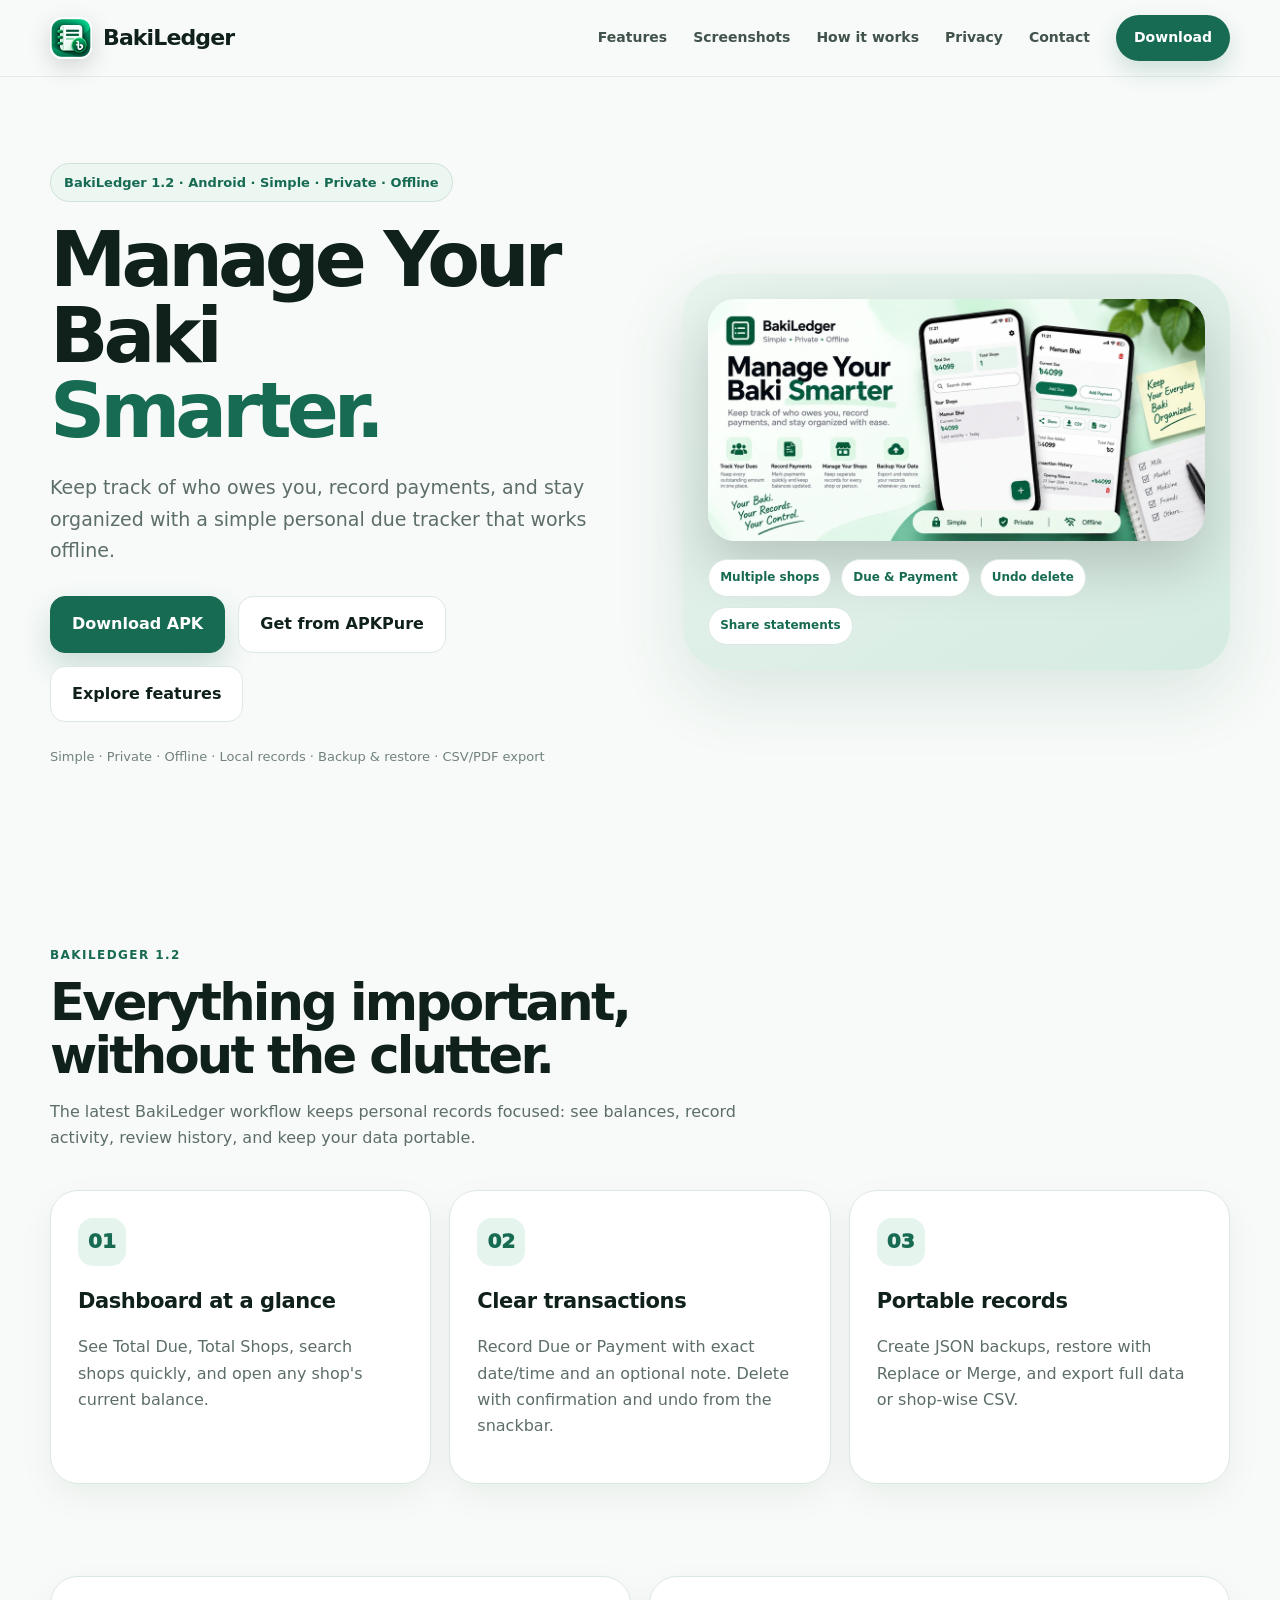
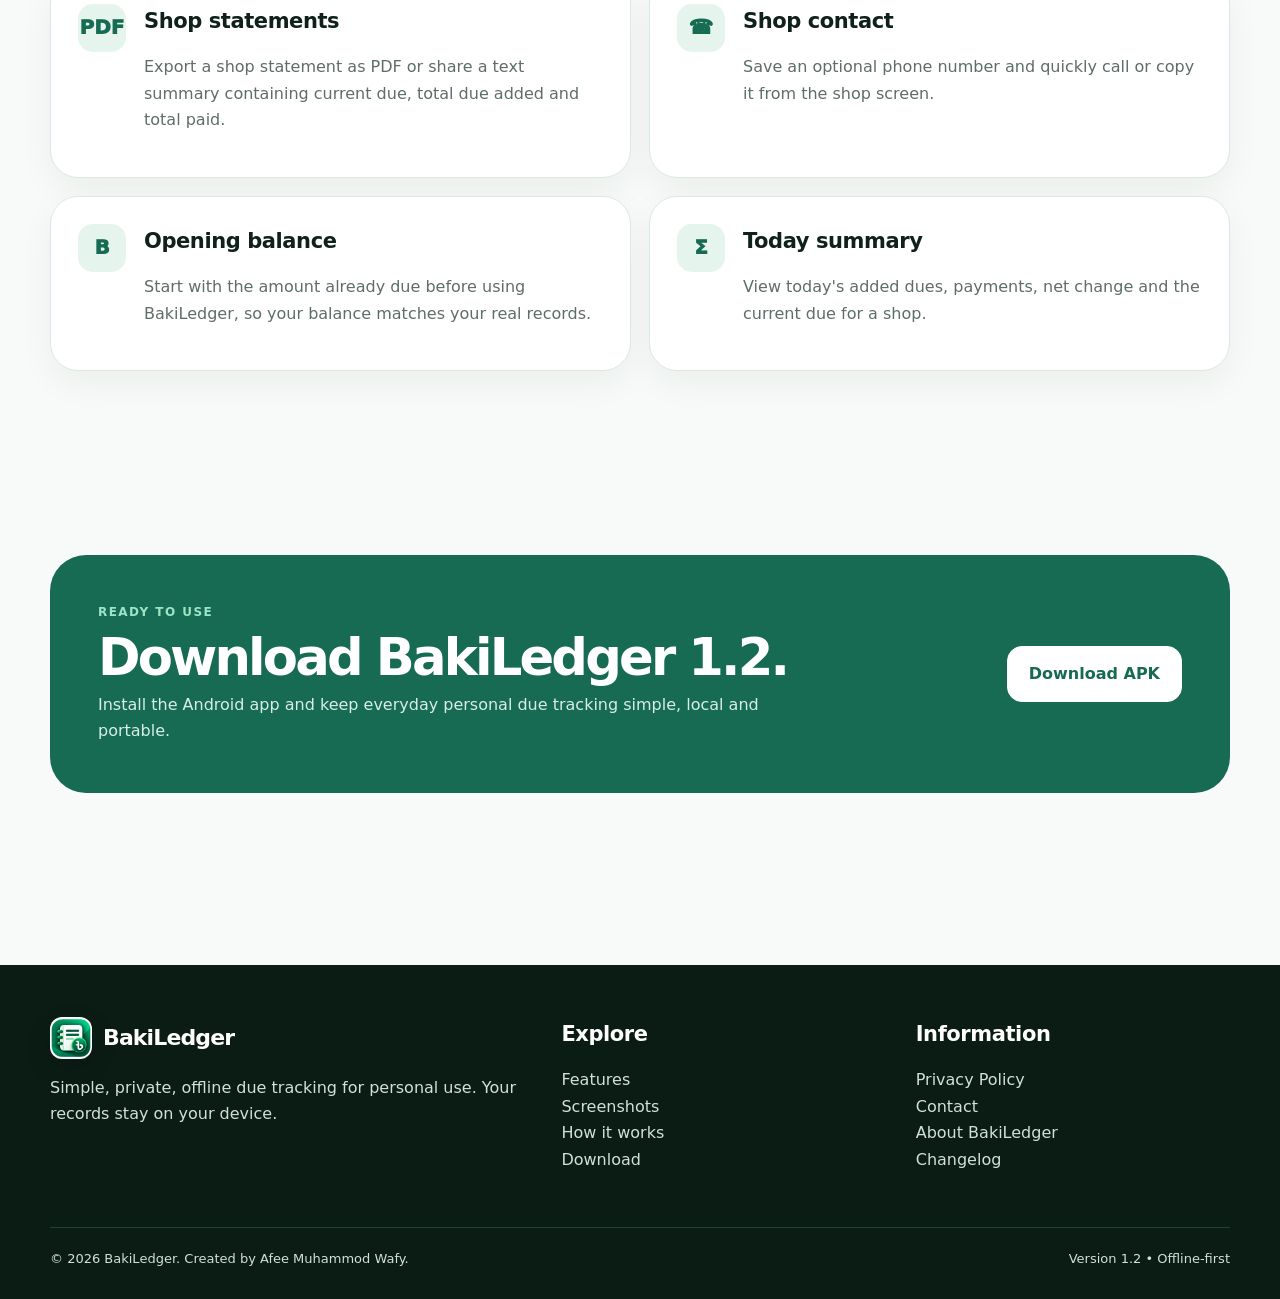
==== index.html @ 6c8f23ba "Add files via upload" ====
<!doctype html>
<html lang="en">
<head>
<meta charset="utf-8">
<meta name="viewport" content="width=device-width, initial-scale=1">
<title>BakiLedger 1.2 — Simple, Private, Offline Personal Baki Tracker</title>
<meta name="description" content="BakiLedger 1.2 is a simple, private, offline Android personal baki and debt tracker. Track shop balances, dues, payments, statements and backups locally.">
<meta name="robots" content="index,follow">
<meta name="author" content="Afee Muhammod Wafy">
<link rel="canonical" href="https://bakiledger.amwafy.xyz/">
<meta property="og:type" content="website">
<meta property="og:site_name" content="BakiLedger">
<meta property="og:title" content="BakiLedger 1.2 — Simple, Private, Offline Personal Baki Tracker">
<meta property="og:description" content="BakiLedger 1.2 is a simple, private, offline Android personal baki and debt tracker. Track shop balances, dues, payments, statements and backups locally.">
<meta property="og:url" content="https://bakiledger.amwafy.xyz/">
<meta property="og:image" content="https://bakiledger.amwafy.xyz/assets/feature-graphic.webp">
<meta property="og:image:width" content="1024">
<meta property="og:image:height" content="500">
<meta name="twitter:card" content="summary_large_image">
<meta name="twitter:title" content="BakiLedger 1.2 — Simple, Private, Offline Personal Baki Tracker">
<meta name="twitter:description" content="BakiLedger 1.2 is a simple, private, offline Android personal baki and debt tracker. Track shop balances, dues, payments, statements and backups locally.">
<meta name="twitter:image" content="https://bakiledger.amwafy.xyz/assets/feature-graphic.webp">
<link rel="icon" type="image/x-icon" href="favicon.ico">
<link rel="icon" type="image/webp" sizes="48x48" href="assets/favicon-48x48.webp">
<link rel="icon" type="image/png" sizes="32x32" href="assets/favicon-32x32.png">
<link rel="icon" type="image/png" sizes="16x16" href="assets/favicon-16x16.png">
<link rel="apple-touch-icon" href="assets/apple-touch-icon.png">
<link rel="manifest" href="site.webmanifest">
<meta name="theme-color" content="#0f5942">

<link rel="preload" as="image" href="assets/bakiledger-icon.webp" fetchpriority="high">
<link rel="preload" as="image" href="assets/feature-graphic.webp" fetchpriority="high">
<link rel="stylesheet" href="styles.css">
<script type="application/ld+json">{
  "@context":"https://schema.org",
  "@type":"SoftwareApplication",
  "name":"BakiLedger",
  "applicationCategory":"FinanceApplication",
  "operatingSystem":"Android",
  "softwareVersion":"1.2",
  "description":"A simple, private, offline personal baki and debt tracker.",
  "url":"https://bakiledger.amwafy.xyz/",
  "author":{"@type":"Person","name":"Afee Muhammod Wafy"},
  "downloadUrl":"https://bakiledger.amwafy.xyz/assets/bakiledger.apk","sameAs":["https://apkpure.com/baki/com.afeemuhammodwafy.baki"],
  "offers":{"@type":"Offer","price":"0","priceCurrency":"USD"}
}</script>
</head>
<body>
<header class="nav">
  <div class="container nav-in">
    <a class="brand" href="/" aria-label="BakiLedger home"><span class="logo"><img src="assets/bakiledger-icon.webp" alt="" width="42" height="42" loading="eager" decoding="async" fetchpriority="high"></span><span>BakiLedger</span></a>
    <button class="menu" data-menu aria-label="Open navigation" aria-expanded="false">☰</button>
    <nav class="navlinks" data-links>
      <a href="features/">Features</a>
      <a href="screenshots/">Screenshots</a>
      <a href="how-it-works/">How it works</a>
      <a href="privacy/">Privacy</a>
      <a href="contact/">Contact</a>
      <a class="nav-cta" href="download/">Download</a>
    </nav>
  </div>
</header>
<main>
<section class="hero"><div class="container hero-grid">
  <div>
    <div class="eyebrow">BakiLedger 1.2 · Android · Simple · Private · Offline</div>
    <h1>Manage Your Baki<br><span>Smarter.</span></h1>
    <p class="lead">Keep track of who owes you, record payments, and stay organized with a simple personal due tracker that works offline.</p>
    <div class="actions"><a class="btn btn-primary" href="assets/bakiledger.apk" download="bakiledger.apk">Download APK</a><a class="btn btn-soft" href="https://apkpure.com/baki/com.afeemuhammodwafy.baki" target="_blank" rel="noopener">Get from APKPure</a><a class="btn btn-soft" href="features/">Explore features</a></div>
    <p class="note">Simple · Private · Offline · Local records · Backup & restore · CSV/PDF export</p>
  </div>
  <div class="hero-art"><img src="assets/feature-graphic.webp" alt="BakiLedger feature graphic showing personal due tracking, payments and records" loading="eager" decoding="async" fetchpriority="high"><div class="pill-row"><span class="pill">Multiple shops</span><span class="pill">Due & Payment</span><span class="pill">Undo delete</span><span class="pill">Share statements</span></div></div>
</div></section>
<section class="section"><div class="container"><div class="section-head"><div class="kicker">BakiLedger 1.2</div><h2>Everything important, without the clutter.</h2><p class="muted">The latest BakiLedger workflow keeps personal records focused: see balances, record activity, review history, and keep your data portable.</p></div>
<div class="grid-3">
<div class="card"><div class="icon">01</div><h3>Dashboard at a glance</h3><p class="muted">See Total Due, Total Shops, search shops quickly, and open any shop's current balance.</p></div>
<div class="card"><div class="icon">02</div><h3>Clear transactions</h3><p class="muted">Record Due or Payment with exact date/time and an optional note. Delete with confirmation and undo from the snackbar.</p></div>
<div class="card"><div class="icon">03</div><h3>Portable records</h3><p class="muted">Create JSON backups, restore with Replace or Merge, and export full data or shop-wise CSV.</p></div>
</div></div></section>
<section class="section" style="padding-top:0"><div class="container"><div class="feature-grid">
<div class="card feature"><div class="icon">PDF</div><div><h3>Shop statements</h3><p class="muted">Export a shop statement as PDF or share a text summary containing current due, total due added and total paid.</p></div></div>
<div class="card feature"><div class="icon">☎</div><div><h3>Shop contact</h3><p class="muted">Save an optional phone number and quickly call or copy it from the shop screen.</p></div></div>
<div class="card feature"><div class="icon">B</div><div><h3>Opening balance</h3><p class="muted">Start with the amount already due before using BakiLedger, so your balance matches your real records.</p></div></div>
<div class="card feature"><div class="icon">Σ</div><div><h3>Today summary</h3><p class="muted">View today's added dues, payments, net change and the current due for a shop.</p></div></div>
</div></div></section>
<section class="section"><div class="container"><div class="band"><div><div class="kicker" style="color:#9ce4c6">Ready to use</div><h2 style="margin:8px 0;color:#fff">Download BakiLedger 1.2.</h2><p>Install the Android app and keep everyday personal due tracking simple, local and portable.</p></div><a class="btn" href="download/">Download APK</a></div></div></section>
</main>
<footer class="footer">
  <div class="container footer-grid">
    <div><div class="brand" style="color:#fff"><span class="logo"><img src="assets/bakiledger-icon.webp" alt="" width="42" height="42" loading="eager" decoding="async" fetchpriority="high"></span><span>BakiLedger</span></div><p>Simple, private, offline due tracking for personal use. Your records stay on your device.</p></div>
    <div><h3>Explore</h3><p><a href="features/">Features</a><br><a href="screenshots/">Screenshots</a><br><a href="how-it-works/">How it works</a><br><a href="download/">Download</a></p></div>
    <div><h3>Information</h3><p><a href="privacy/">Privacy Policy</a><br><a href="contact/">Contact</a><br><a href="about/">About BakiLedger</a><br><a href="changelog/">Changelog</a></p></div>
  </div>
  <div class="container footer-bottom"><span>© 2026 BakiLedger. Created by Afee Muhammod Wafy.</span><span>Version 1.2 • Offline-first</span></div>
</footer>
<script src="script.js"></script>
</body>
</html>
---- styles.css ----
:root{
  --bg:#f7faf8;--surface:#fff;--surface-2:#eef6f2;--ink:#0f211a;--muted:#5d6e66;
  --green:#176b52;--green-2:#0f5942;--lime:#2dd58c;--line:#dce8e2;--shadow:0 24px 70px rgba(15,89,66,.12);
  --radius:28px;--max:1180px;
}
*{box-sizing:border-box}
html{scroll-behavior:smooth}
body{margin:0;font-family:Inter,ui-sans-serif,system-ui,-apple-system,BlinkMacSystemFont,"Segoe UI",sans-serif;background:var(--bg);color:var(--ink);line-height:1.65}
a{color:inherit;text-decoration:none}
img{max-width:100%;display:block}
.container{width:min(var(--max),calc(100% - 40px));margin:auto}
.nav{position:sticky;top:0;z-index:50;background:rgba(247,250,248,.86);backdrop-filter:blur(18px);border-bottom:1px solid rgba(220,232,226,.75)}
.nav-in{height:76px;display:flex;align-items:center;justify-content:space-between;gap:24px}
.brand{display:flex;align-items:center;gap:11px;font-weight:900;font-size:22px;letter-spacing:-.04em}
.logo{width:42px;height:42px;border-radius:12px;display:grid;place-items:center;overflow:hidden;box-shadow:0 8px 24px rgba(0,0,0,.15)}
.logo img{width:42px;height:42px;display:block;object-fit:cover}
.navlinks{display:flex;align-items:center;gap:26px;font-size:14px;font-weight:700;color:#41534b}
.navlinks a:hover{color:var(--green)}
.nav-cta{background:var(--green);color:#fff!important;padding:11px 18px;border-radius:999px;box-shadow:0 10px 22px rgba(23,107,82,.18)}
.menu{display:none;border:0;background:none;font-size:28px}
.hero{padding:86px 0 74px;overflow:hidden}
.hero-grid{display:grid;grid-template-columns:1.02fr .98fr;align-items:center;gap:64px}
.eyebrow{display:inline-flex;gap:8px;align-items:center;padding:8px 13px;border:1px solid #cfe1d9;background:#edf7f2;color:var(--green);border-radius:999px;font-weight:800;font-size:13px}
h1{font-size:clamp(46px,6vw,78px);line-height:.98;letter-spacing:-.065em;margin:20px 0 24px}
h1 span{color:var(--green)}
.lead{font-size:19px;color:var(--muted);max-width:650px}
.actions{display:flex;flex-wrap:wrap;gap:13px;margin:30px 0 24px}
.btn{display:inline-flex;align-items:center;justify-content:center;gap:9px;padding:14px 21px;border-radius:15px;font-weight:850;border:1px solid var(--line);transition:.2s}
.btn-primary{background:var(--green);color:#fff;border-color:var(--green);box-shadow:0 14px 30px rgba(23,107,82,.2)}
.btn-primary:hover{transform:translateY(-2px);background:var(--green-2)}
.btn-soft{background:#fff}
.note{font-size:13px;color:#72827b}
.hero-art{position:relative;background:linear-gradient(145deg,#e8f4ee,#d5ebe1);border-radius:42px;padding:25px;box-shadow:var(--shadow)}
.hero-art img{border-radius:27px;box-shadow:0 25px 55px rgba(0,0,0,.18)}
.pill-row{display:flex;gap:10px;flex-wrap:wrap;margin-top:18px}
.pill{padding:8px 11px;background:#fff;border:1px solid var(--line);border-radius:999px;font-size:12px;font-weight:800;color:var(--green)}
.section{padding:92px 0}
.section-head{max-width:730px;margin-bottom:38px}
.kicker{color:var(--green);font-weight:900;text-transform:uppercase;letter-spacing:.12em;font-size:12px}
h2{font-size:clamp(34px,4vw,52px);line-height:1.04;letter-spacing:-.055em;margin:10px 0 15px}
h3{margin:0 0 9px;font-size:21px;letter-spacing:-.02em}
.muted{color:var(--muted)}
.grid-3{display:grid;grid-template-columns:repeat(3,1fr);gap:18px}
.card{background:var(--surface);border:1px solid var(--line);border-radius:var(--radius);padding:27px;box-shadow:0 12px 35px rgba(15,33,26,.05)}
.icon{width:48px;height:48px;border-radius:15px;background:#e5f4ed;color:var(--green);display:grid;place-items:center;font-weight:950;font-size:20px;margin-bottom:18px}
.feature-grid{display:grid;grid-template-columns:repeat(2,1fr);gap:18px}
.feature{display:grid;grid-template-columns:auto 1fr;gap:18px;align-items:start}
.screens{display:grid;grid-template-columns:repeat(4,1fr);gap:16px}
.screen-card{background:#fff;border:1px solid var(--line);border-radius:26px;padding:10px;box-shadow:0 12px 35px rgba(15,33,26,.06)}
.screen-card img{border-radius:19px;width:100%;height:auto;display:block;object-fit:contain;object-position:top}
.screen-card figcaption{padding:13px 8px 7px;font-weight:800;font-size:14px}
.band{background:var(--green);color:#fff;border-radius:36px;padding:48px;display:flex;justify-content:space-between;gap:30px;align-items:center}
.band p{color:#d7eee5;max-width:680px;margin:0}
.band .btn{background:#fff;color:var(--green);border-color:#fff}
.steps{counter-reset:step;display:grid;grid-template-columns:repeat(3,1fr);gap:18px}
.step:before{counter-increment:step;content:counter(step);display:grid;place-items:center;width:38px;height:38px;border-radius:50%;background:var(--green);color:#fff;font-weight:900;margin-bottom:18px}
.prose{max-width:850px}.prose h2{font-size:32px;margin-top:42px}.prose p,.prose li{color:#52645c}
.table{width:100%;border-collapse:collapse;background:#fff;border:1px solid var(--line);border-radius:18px;overflow:hidden}
.table th,.table td{text-align:left;padding:15px 17px;border-bottom:1px solid var(--line)}
.table th{background:#eef6f2;color:var(--green)}
.footer{margin-top:80px;background:#0b1c15;color:#cfe1d9;padding:52px 0 30px}
.footer-grid{display:grid;grid-template-columns:1.5fr 1fr 1fr;gap:40px}
.footer h3{color:#fff}.footer a{color:#cfe1d9}.footer a:hover{color:#fff}
.footer-bottom{border-top:1px solid #234037;margin-top:38px;padding-top:20px;font-size:13px;display:flex;justify-content:space-between;gap:20px}
.page-hero{padding:70px 0 45px;background:linear-gradient(180deg,#eaf5f0,transparent)}
.faq{display:grid;gap:12px;max-width:850px}.faq details{background:#fff;border:1px solid var(--line);border-radius:18px;padding:17px 20px}.faq summary{font-weight:850;cursor:pointer}
.badge{display:inline-block;padding:5px 9px;border-radius:8px;background:#eaf6f0;color:var(--green);font-size:11px;font-weight:900}
@media(max-width:900px){
 .navlinks{display:none}.menu{display:block}.hero{padding:58px 0}.hero-grid{grid-template-columns:1fr;gap:38px}
 .grid-3,.steps{grid-template-columns:1fr}.feature-grid{grid-template-columns:1fr}.screens{grid-template-columns:repeat(2,1fr)}
 .footer-grid{grid-template-columns:1fr 1fr}.band{flex-direction:column;align-items:flex-start}
}
@media(max-width:560px){
 .container{width:min(var(--max),calc(100% - 24px))}.nav-in{height:68px}.hero{padding:43px 0 50px}h1{font-size:48px}.lead{font-size:17px}
 .section{padding:62px 0}.card{padding:22px;border-radius:22px}.screens{gap:10px}.screen-card{border-radius:20px;padding:7px}
 .screen-card figcaption{font-size:12px;padding:9px 5px 4px}.band{padding:30px 24px;border-radius:26px}.footer-grid{grid-template-columns:1fr}.footer-bottom{flex-direction:column}
}


/* Contact form */
.contact-grid{display:grid;grid-template-columns:.9fr 1.1fr;gap:22px;align-items:start}
.contact-card{height:100%;padding:34px}.contact-card h2{font-size:clamp(34px,4vw,50px);margin-top:16px}.contact-points{display:grid;gap:16px;margin-top:28px}.contact-points div{padding:16px 0;border-top:1px solid var(--line);display:grid;gap:4px}.contact-points strong{font-size:16px}.contact-points span{color:var(--muted);font-size:14px}.form-card{padding:30px}.form-card form{display:grid;gap:9px}.form-card label{font-size:13px;font-weight:850;margin-top:7px}.form-card input,.form-card select,.form-card textarea{width:100%;border:1px solid #cfded7;background:#fbfdfc;color:var(--ink);border-radius:14px;padding:14px 15px;font:inherit;outline:none;transition:border-color .2s,box-shadow .2s}.form-card textarea{resize:vertical;min-height:150px}.form-card input:focus,.form-card select:focus,.form-card textarea:focus{border-color:var(--green);box-shadow:0 0 0 4px rgba(23,107,82,.10)}.form-submit{margin-top:8px;width:100%;cursor:pointer;font:inherit}.form-note{font-size:12px;color:#71817a;margin:4px 0 0}.form-success{background:#e7f6ee;color:#126044;border:1px solid #bfe4d1;border-radius:14px;padding:13px 15px;margin-bottom:18px;font-weight:750}.navlinks.open{display:flex;position:absolute;top:68px;left:12px;right:12px;flex-direction:column;align-items:stretch;gap:4px;padding:12px;background:rgba(255,255,255,.97);backdrop-filter:blur(18px);border:1px solid var(--line);border-radius:20px;box-shadow:0 20px 50px rgba(15,33,26,.14)}.navlinks.open a{padding:12px 14px;border-radius:12px}.navlinks.open .nav-cta{text-align:center}
@media(max-width:900px){.contact-grid{grid-template-columns:1fr}}
@media(max-width:560px){.contact-card,.form-card{padding:22px}.contact-grid{gap:14px}}

/* Baki 1.2 additions */
code{font-family:ui-monospace,SFMono-Regular,Menlo,Monaco,Consolas,"Liberation Mono",monospace;font-size:.9em;background:#eef6f2;padding:.12em .38em;border-radius:7px;color:var(--green-2)}
.formula{font-size:clamp(20px,3vw,30px);font-weight:900;color:var(--green);text-align:center;letter-spacing:-.02em}
.prose ul{padding-left:1.25rem}.prose li{margin:.55rem 0}
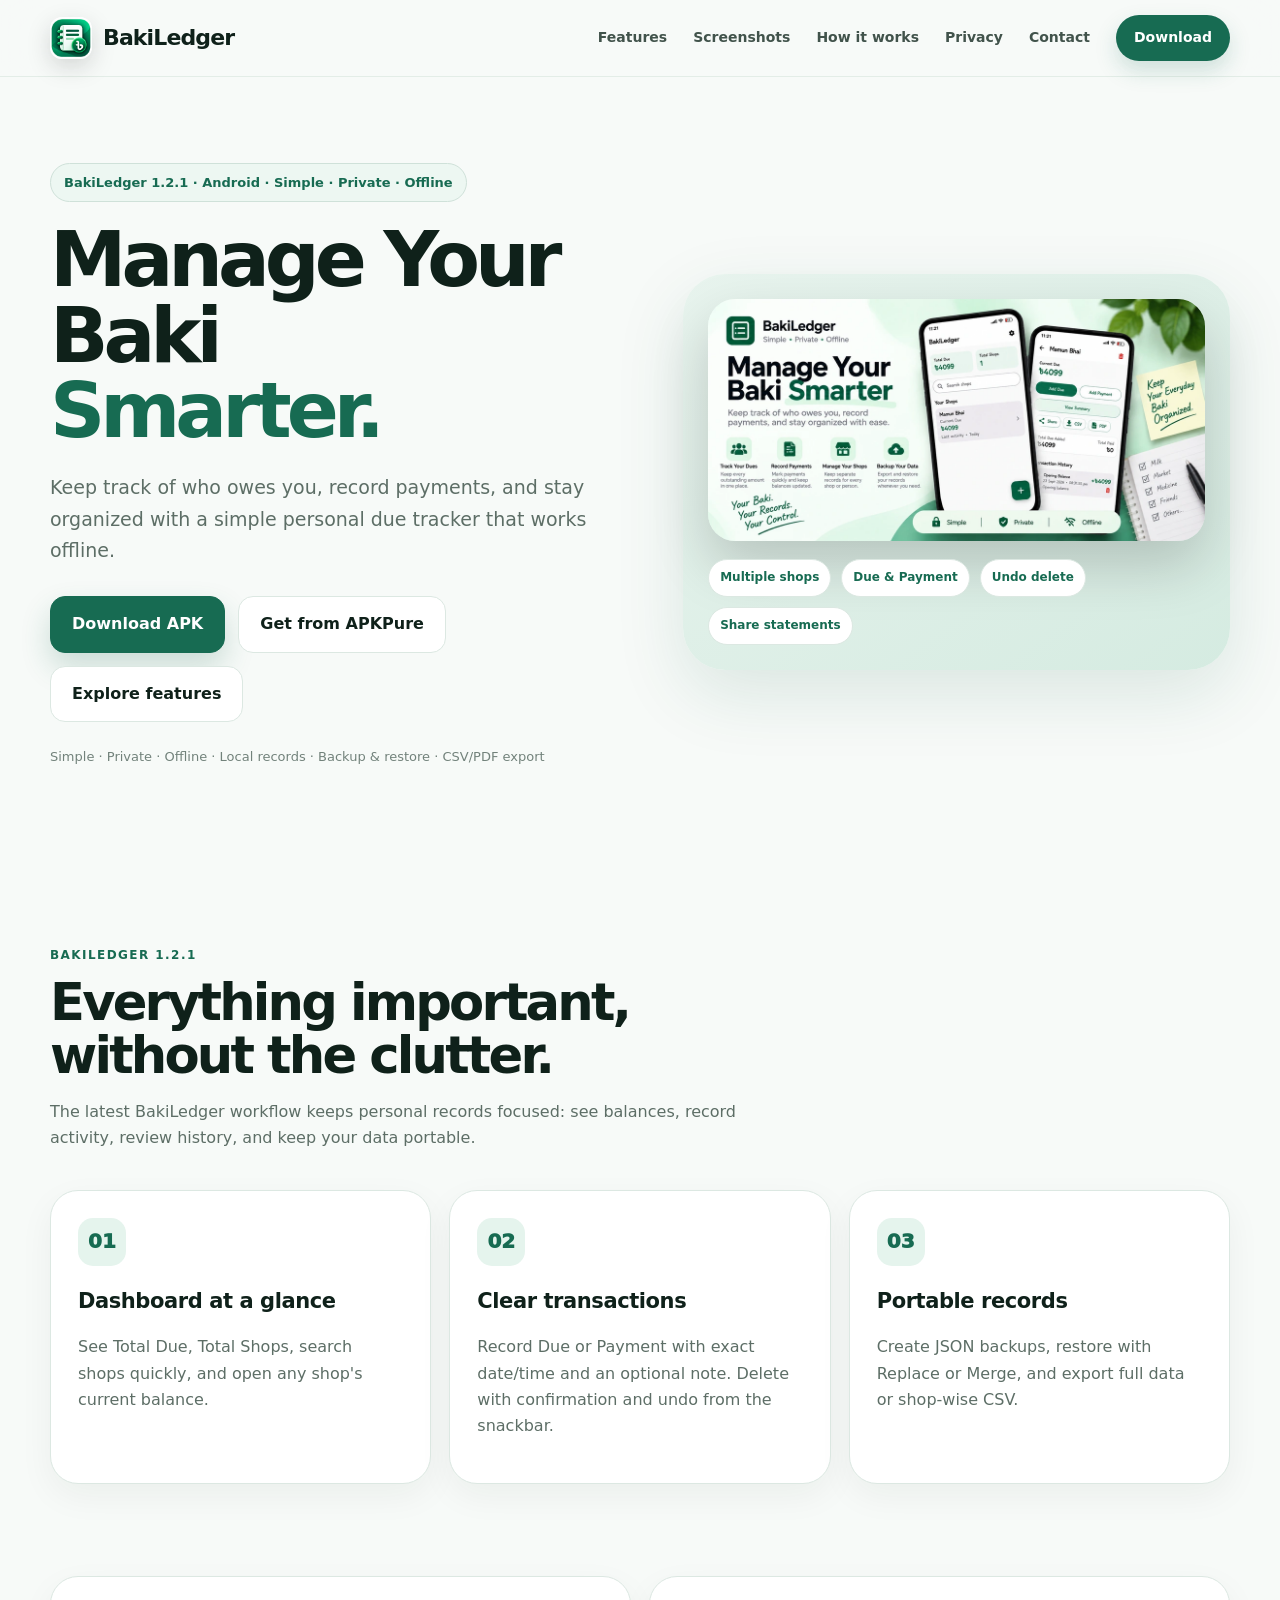
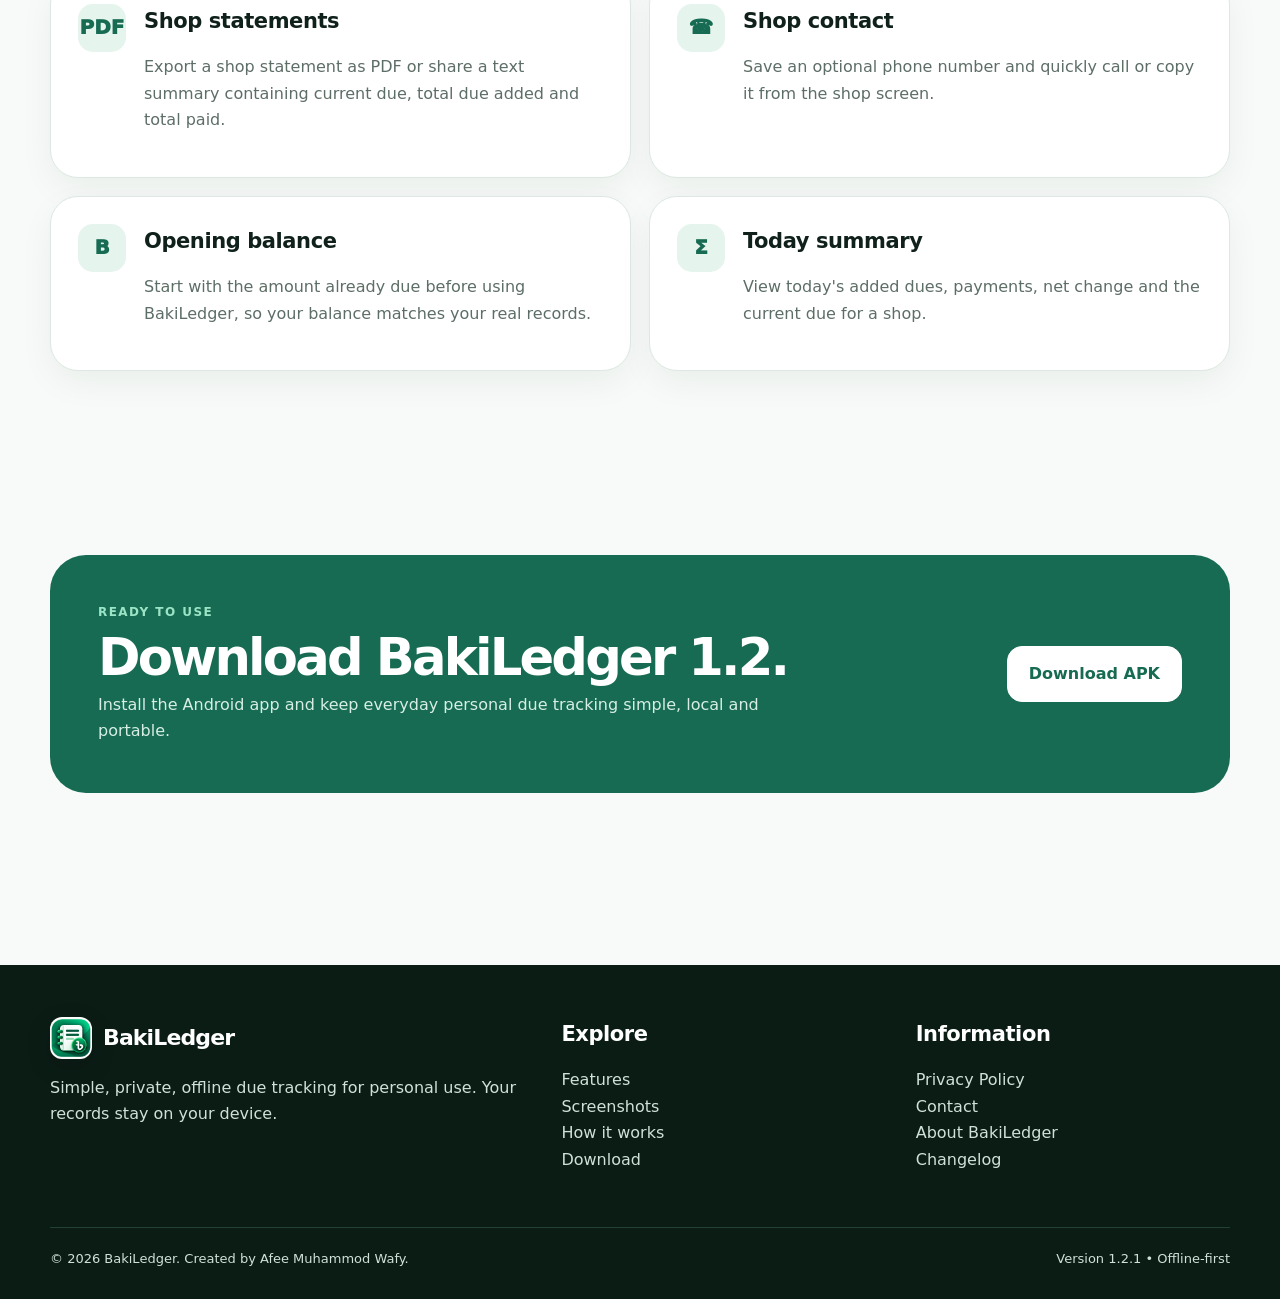
==== commit 9090944f: "Add files via upload" ====
--- a/index.html
+++ b/index.html
@@ -3,22 +3,22 @@
 <head>
 <meta charset="utf-8">
 <meta name="viewport" content="width=device-width, initial-scale=1">
-<title>BakiLedger 1.2 — Simple, Private, Offline Personal Baki Tracker</title>
-<meta name="description" content="BakiLedger 1.2 is a simple, private, offline Android personal baki and debt tracker. Track shop balances, dues, payments, statements and backups locally.">
+<title>BakiLedger 1.2.1 — Simple, Private, Offline Personal Baki Tracker</title>
+<meta name="description" content="BakiLedger 1.2.1 is a simple, private, offline Android personal baki and debt tracker. Track shop balances, dues, payments, statements and backups locally.">
 <meta name="robots" content="index,follow">
 <meta name="author" content="Afee Muhammod Wafy">
 <link rel="canonical" href="https://bakiledger.amwafy.xyz/">
 <meta property="og:type" content="website">
 <meta property="og:site_name" content="BakiLedger">
-<meta property="og:title" content="BakiLedger 1.2 — Simple, Private, Offline Personal Baki Tracker">
-<meta property="og:description" content="BakiLedger 1.2 is a simple, private, offline Android personal baki and debt tracker. Track shop balances, dues, payments, statements and backups locally.">
+<meta property="og:title" content="BakiLedger 1.2.1 — Simple, Private, Offline Personal Baki Tracker">
+<meta property="og:description" content="BakiLedger 1.2.1 is a simple, private, offline Android personal baki and debt tracker. Track shop balances, dues, payments, statements and backups locally.">
 <meta property="og:url" content="https://bakiledger.amwafy.xyz/">
 <meta property="og:image" content="https://bakiledger.amwafy.xyz/assets/feature-graphic.webp">
 <meta property="og:image:width" content="1024">
 <meta property="og:image:height" content="500">
 <meta name="twitter:card" content="summary_large_image">
-<meta name="twitter:title" content="BakiLedger 1.2 — Simple, Private, Offline Personal Baki Tracker">
-<meta name="twitter:description" content="BakiLedger 1.2 is a simple, private, offline Android personal baki and debt tracker. Track shop balances, dues, payments, statements and backups locally.">
+<meta name="twitter:title" content="BakiLedger 1.2.1 — Simple, Private, Offline Personal Baki Tracker">
+<meta name="twitter:description" content="BakiLedger 1.2.1 is a simple, private, offline Android personal baki and debt tracker. Track shop balances, dues, payments, statements and backups locally.">
 <meta name="twitter:image" content="https://bakiledger.amwafy.xyz/assets/feature-graphic.webp">
 <link rel="icon" type="image/x-icon" href="favicon.ico">
 <link rel="icon" type="image/webp" sizes="48x48" href="assets/favicon-48x48.webp">
@@ -37,7 +37,7 @@
   "name":"BakiLedger",
   "applicationCategory":"FinanceApplication",
   "operatingSystem":"Android",
-  "softwareVersion":"1.2",
+  "softwareVersion":"1.2.1",
   "description":"A simple, private, offline personal baki and debt tracker.",
   "url":"https://bakiledger.amwafy.xyz/",
   "author":{"@type":"Person","name":"Afee Muhammod Wafy"},
@@ -63,7 +63,7 @@
 <main>
 <section class="hero"><div class="container hero-grid">
   <div>
-    <div class="eyebrow">BakiLedger 1.2 · Android · Simple · Private · Offline</div>
+    <div class="eyebrow">BakiLedger 1.2.1 · Android · Simple · Private · Offline</div>
     <h1>Manage Your Baki<br><span>Smarter.</span></h1>
     <p class="lead">Keep track of who owes you, record payments, and stay organized with a simple personal due tracker that works offline.</p>
     <div class="actions"><a class="btn btn-primary" href="assets/bakiledger.apk" download="bakiledger.apk">Download APK</a><a class="btn btn-soft" href="https://apkpure.com/baki/com.afeemuhammodwafy.baki" target="_blank" rel="noopener">Get from APKPure</a><a class="btn btn-soft" href="features/">Explore features</a></div>
@@ -71,7 +71,7 @@
   </div>
   <div class="hero-art"><img src="assets/feature-graphic.webp" alt="BakiLedger feature graphic showing personal due tracking, payments and records" loading="eager" decoding="async" fetchpriority="high"><div class="pill-row"><span class="pill">Multiple shops</span><span class="pill">Due & Payment</span><span class="pill">Undo delete</span><span class="pill">Share statements</span></div></div>
 </div></section>
-<section class="section"><div class="container"><div class="section-head"><div class="kicker">BakiLedger 1.2</div><h2>Everything important, without the clutter.</h2><p class="muted">The latest BakiLedger workflow keeps personal records focused: see balances, record activity, review history, and keep your data portable.</p></div>
+<section class="section"><div class="container"><div class="section-head"><div class="kicker">BakiLedger 1.2.1</div><h2>Everything important, without the clutter.</h2><p class="muted">The latest BakiLedger workflow keeps personal records focused: see balances, record activity, review history, and keep your data portable.</p></div>
 <div class="grid-3">
 <div class="card"><div class="icon">01</div><h3>Dashboard at a glance</h3><p class="muted">See Total Due, Total Shops, search shops quickly, and open any shop's current balance.</p></div>
 <div class="card"><div class="icon">02</div><h3>Clear transactions</h3><p class="muted">Record Due or Payment with exact date/time and an optional note. Delete with confirmation and undo from the snackbar.</p></div>
@@ -91,7 +91,7 @@
     <div><h3>Explore</h3><p><a href="features/">Features</a><br><a href="screenshots/">Screenshots</a><br><a href="how-it-works/">How it works</a><br><a href="download/">Download</a></p></div>
     <div><h3>Information</h3><p><a href="privacy/">Privacy Policy</a><br><a href="contact/">Contact</a><br><a href="about/">About BakiLedger</a><br><a href="changelog/">Changelog</a></p></div>
   </div>
-  <div class="container footer-bottom"><span>© 2026 BakiLedger. Created by Afee Muhammod Wafy.</span><span>Version 1.2 • Offline-first</span></div>
+  <div class="container footer-bottom"><span>© 2026 BakiLedger. Created by Afee Muhammod Wafy.</span><span>Version 1.2.1 • Offline-first</span></div>
 </footer>
 <script src="script.js"></script>
 </body>
--- a/styles.css
+++ b/styles.css
@@ -84,7 +84,7 @@
 @media(max-width:900px){.contact-grid{grid-template-columns:1fr}}
 @media(max-width:560px){.contact-card,.form-card{padding:22px}.contact-grid{gap:14px}}
 
-/* Baki 1.2 additions */
+/* Baki 1.2.1 additions */
 code{font-family:ui-monospace,SFMono-Regular,Menlo,Monaco,Consolas,"Liberation Mono",monospace;font-size:.9em;background:#eef6f2;padding:.12em .38em;border-radius:7px;color:var(--green-2)}
 .formula{font-size:clamp(20px,3vw,30px);font-weight:900;color:var(--green);text-align:center;letter-spacing:-.02em}
 .prose ul{padding-left:1.25rem}.prose li{margin:.55rem 0}
